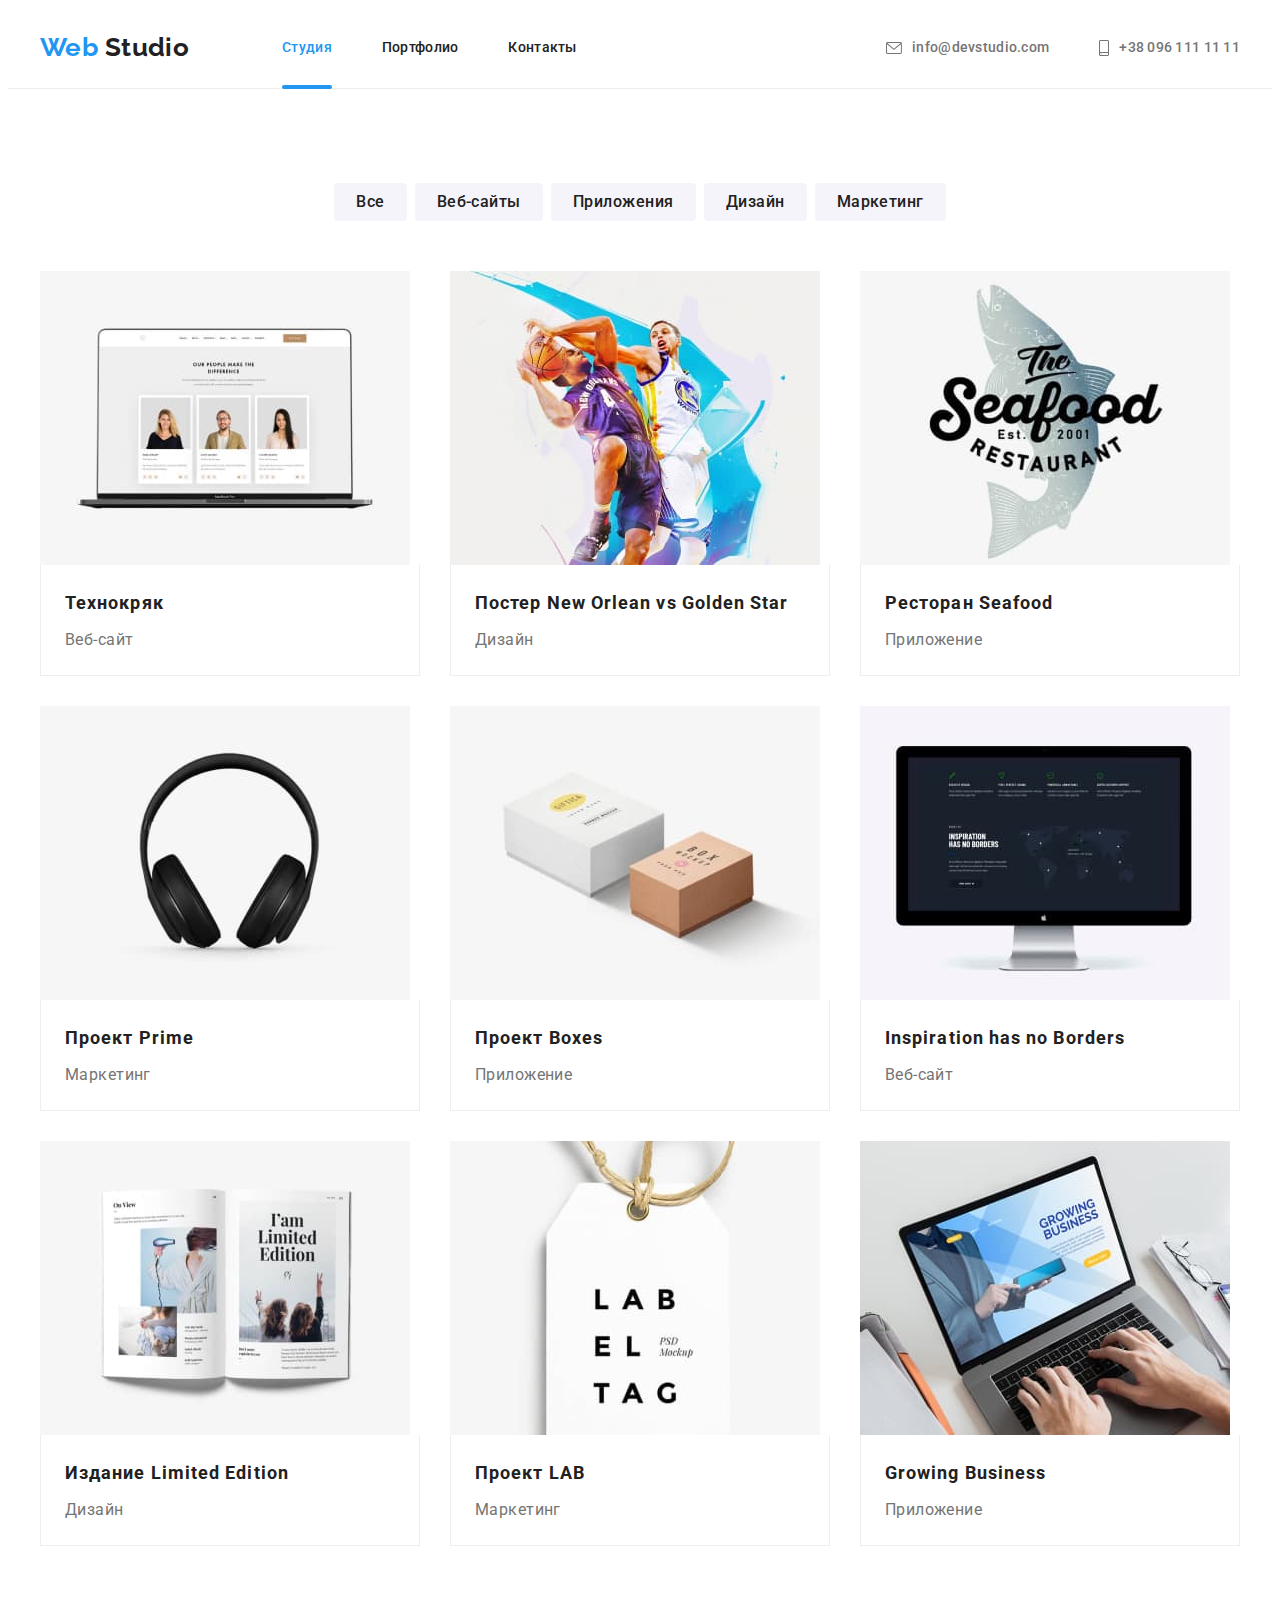
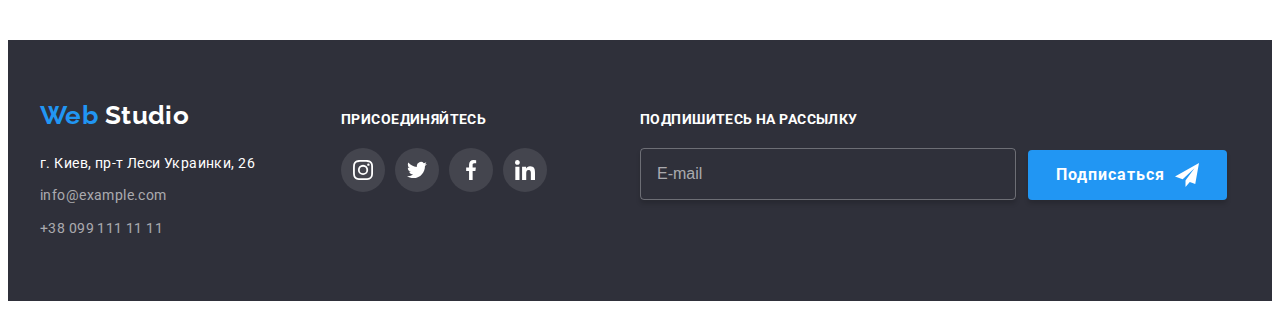
==== portfolio.html @ 3a8b97ee "add bem" ====
<!DOCTYPE html>
<html lang="ru">
  <head>
    <meta charset="UTF-8" />
    <meta http-equiv="X-UA-Compatible" content="IE=edge" />
    <meta name="viewport" content="width=device-width, initial-scale=1.0" />
    <title>Портфолио</title>
    <link
      href="https://fonts.googleapis.com/css2?family=Raleway:wght@700&family=Roboto:wght@400;500;700;900&display=swap"
      rel="stylesheet"
    />
    <link
      rel="stylesheet"
      href="https://cdnjs.cloudflare.com/ajax/libs/modern-normalize/1.1.0/modern-normalize.min.css"
      integrity="sha512-wpPYUAdjBVSE4KJnH1VR1HeZfpl1ub8YT/NKx4PuQ5NmX2tKuGu6U/JRp5y+Y8XG2tV+wKQpNHVUX03MfMFn9Q=="
      crossorigin="anonymous"
      referrerpolicy="no-referrer"
    />
    <link rel="stylesheet" href="./css/style.css" />
  </head>
  <body>
    <header class="page-header">
      <div class="container page-header__container">
        <a href="./index.html" class="logo page-header__logo">
          <span class="logo__first-part">Web</span>
          Studio
        </a>
        <nav>
          <ul class="site-nav list">
            <li class="site-nav__item">
              <a class="site-nav__link site-nav__link--current" href="./index.html">Студия</a>
            </li>
            <li class="site-nav__item">
              <a class="site-nav__link" href="./portfolio.html">Портфолио</a>
            </li>
            <li class="site-nav__item"><a class="site-nav__link" href="">Контакты</a></li>
          </ul>
        </nav>

        <ul class="contacts-nav list">
          <li class="contacts-nav__item">
            <a class="contacts-nav__link" href="mailto:info@devstudio.com">
              <svg class="contacts-nav__icon" width="16" height="12">
                <use href="./images/icons.svg#icon-envelope"></use>
              </svg>
              info@devstudio.com</a
            >
          </li>
          <li class="contacts-nav__item">
            <a class="contacts-nav__link" href="tel:+380961111111">
              <svg class="contacts-nav__icon" width="10" height="16">
                <use href="./images/icons.svg#icon-smartphone"></use>
              </svg>
              +38 096 111 11 11</a
            >
          </li>
        </ul>
      </div>
    </header>
    <main>
      <section class="section">
        <div class="container">
          <h1 class="section__title visually-hidden">Наше портфолио</h1>

          <ul class="filter-list list">
            <li class="filter-list__item">
              <button type="button" class="button filter-list__button">Все</button>
            </li>
            <li class="filter-list__item">
              <button type="button" class="button filter-list__button">Веб-сайты</button>
            </li>
            <li class="filter-list__item">
              <button type="button" class="button filter-list__button">Приложения</button>
            </li>
            <li class="filter-list__item">
              <button type="button" class="button filter-list__button">Дизайн</button>
            </li>
            <li class="filter-list__item">
              <button type="button" class="button filter-list__button">Маркетинг</button>
            </li>
          </ul>

          <ul class="work-list list">
            <li class="work-list__item">
              <a href="" class="work-list__link">
                <div class="work-list__thumb">
                  <img
                    src="./images/portfolio1.jpg"
                    alt="Экран монитора, на котором изображен пример сайта"
                    width="370"
                    height="294"
                  />
                  <div class="work-list__overlay">
                    <p class="work-list__text">
                      Ресурс предлагает комплексные предложения с разным уровнем функционала и
                      сервисов. Все это позволит посетителю получить исчерпывающие сведения о
                      компании или частном лице.
                    </p>
                  </div>
                </div>
                <div class="work-list__content">
                  <h2 class="work-list__title">Технокряк</h2>
                  <p class="work-list__subtitle">Веб-сайт</p>
                </div>
              </a>
            </li>

            <li class="work-list__item">
              <a href="" class="work-list__link">
                <div class="work-list__thumb">
                  <img
                    src="./images/portfolio2.jpg"
                    alt="Два баскетболиста играют с мячом"
                    width="370"
                    height="294"
                  />
                  <div class="work-list__overlay">
                    <p class="work-list__text">
                      Ресурс предлагает комплексные предложения с разным уровнем функционала и
                      сервисов. Все это позволит посетителю получить исчерпывающие сведения о
                      компании или частном лице.
                    </p>
                  </div>
                </div>
                <div class="work-list__content">
                  <h2 class="work-list__title">Постер New Orlean vs Golden Star</h2>
                  <p class="work-list__subtitle">Дизайн</p>
                </div>
              </a>
            </li>

            <li class="work-list__item">
              <a href="" class="work-list__link">
                <div class="work-list__thumb">
                  <img
                    src="./images/portfolio3.jpg"
                    alt="Логотип ресторана Seafood"
                    width="370"
                    height="294"
                  />
                  <div class="work-list__overlay">
                    <p class="work-list__text">
                      Ресурс предлагает комплексные предложения с разным уровнем функционала и
                      сервисов. Все это позволит посетителю получить исчерпывающие сведения о
                      компании или частном лице.
                    </p>
                  </div>
                </div>
                <div class="work-list__content">
                  <h2 class="work-list__title">Ресторан Seafood</h2>
                  <p class="work-list__subtitle">Приложение</p>
                </div>
              </a>
            </li>

            <li class="work-list__item">
              <a href="" class="work-list__link">
                <div class="work-list__thumb">
                  <img src="./images/portfolio4.jpg" alt="Наушники" width="370" height="294" />
                  <div class="work-list__overlay">
                    <p class="work-list__text">
                      Ресурс предлагает комплексные предложения с разным уровнем функционала и
                      сервисов. Все это позволит посетителю получить исчерпывающие сведения о
                      компании или частном лице.
                    </p>
                  </div>
                </div>

                <div class="work-list__content">
                  <h2 class="work-list__title">Проект Prime</h2>
                  <p class="work-list__subtitle">Маркетинг</p>
                </div>
              </a>
            </li>

            <li class="work-list__item">
              <a href="" class="work-list__link">
                <div class="work-list__thumb">
                  <img src="./images/portfolio5.jpg" alt="Две коробки" width="370" height="294" />
                  <div class="work-list__overlay">
                    <p class="work-list__text">
                      Ресурс предлагает комплексные предложения с разным уровнем функционала и
                      сервисов. Все это позволит посетителю получить исчерпывающие сведения о
                      компании или частном лице.
                    </p>
                  </div>
                </div>

                <div class="work-list__content">
                  <h2 class="work-list__title">Проект Boxes</h2>
                  <p class="work-list__subtitle">Приложение</p>
                </div>
              </a>
            </li>

            <li class="work-list__item">
              <a href="" class="work-list__link">
                <div class="work-list__thumb">
                  <img
                    src="./images/portfolio6.jpg"
                    alt="Экран монитора, на котором изображен сайт проекта"
                    width="370"
                    height="294"
                  />
                  <div class="work-list__overlay">
                    <p class="work-list__text">
                      Ресурс предлагает комплексные предложения с разным уровнем функционала и
                      сервисов. Все это позволит посетителю получить исчерпывающие сведения о
                      компании или частном лице.
                    </p>
                  </div>
                </div>

                <div class="work-list__content">
                  <h2 class="work-list__title">Inspiration has no Borders</h2>
                  <p class="work-list__subtitle">Веб-сайт</p>
                </div>
              </a>
            </li>

            <li class="work-list__item">
              <a href="" class="work-list__link">
                <div class="work-list__thumb">
                  <img
                    src="./images/porfolio7.jpg"
                    alt="Открытая книга, на страницах котрой картинки"
                    width="370"
                    height="294"
                  />
                  <div class="work-list__overlay">
                    <p class="work-list__text">
                      Ресурс предлагает комплексные предложения с разным уровнем функционала и
                      сервисов. Все это позволит посетителю получить исчерпывающие сведения о
                      компании или частном лице.
                    </p>
                  </div>
                </div>

                <div class="work-list__content">
                  <h2 class="work-list__title">Издание Limited Edition</h2>
                  <p class="work-list__subtitle">Дизайн</p>
                </div>
              </a>
            </li>

            <li class="work-list__item">
              <a href="" class="work-list__link">
                <div class="work-list__thumb">
                  <img
                    src="./images/porfolio8.jpg"
                    alt="Бирка с названием проекта"
                    width="370"
                    height="294"
                  />
                  <div class="work-list__overlay">
                    <p class="work-list__text">
                      Ресурс предлагает комплексные предложения с разным уровнем функционала и
                      сервисов. Все это позволит посетителю получить исчерпывающие сведения о
                      компании или частном лице.
                    </p>
                  </div>
                </div>

                <div class="work-list__content">
                  <h2 class="work-list__title">Проект LAB</h2>
                  <p class="work-list__subtitle">Маркетинг</p>
                </div>
              </a>
            </li>

            <li class="work-list__item">
              <a href="" class="work-list__link">
                <div class="work-list__thumb">
                  <img
                    src="./images/portfolio9.jpg"
                    alt="Человеческие руки, печатающие на клавиатуре ноутбука"
                    width="370"
                    height="294"
                  />
                  <div class="work-list__overlay">
                    <p class="work-list__text">
                      Ресурс предлагает комплексные предложения с разным уровнем функционала и
                      сервисов. Все это позволит посетителю получить исчерпывающие сведения о
                      компании или частном лице.
                    </p>
                  </div>
                </div>

                <div class="work-list__content">
                  <h2 class="work-list__title">Growing Business</h2>
                  <p class="work-list__subtitle">Приложение</p>
                </div>
              </a>
            </li>
          </ul>
        </div>
      </section>
    </main>
    <!-- Футтер -->
    <footer class="page-footer">
      <div class="page-footer__container container">
        <div class="container-address">
          <a href="./index.html" class="logo page-footer__logo">
            <span class="logo__first-part">Web</span>
            <span class="logo__second-part">Studio</span></a
          >
          <address>
            <ul class="address-list list">
              <li class="address-list__item">
                <a
                  class="address-list__link address-list__link--white"
                  href="https://goo.gl/maps/Mw3FFrCsqpgqJeCP6"
                  target="_blank"
                  rel="noopener noreferrer"
                >
                  г. Киев, пр-т Леси Украинки, 26
                </a>
              </li>
              <li class="address-list__item">
                <a class="address-list__link" href="mailto:info@example.com">info@example.com</a>
              </li>
              <li class="address-list__item">
                <a class="address-list__link" href="tel:+380991111111">+38 099 111 11 11 </a>
              </li>
            </ul>
          </address>
        </div>

        <div class="container-join-us">
          <p class="container-join-us__text">присоединяйтесь</p>
          <ul class="social-list list">
            <li class="social-list__item">
              <a href="" class="social-list__link social-list__link--white link">
                <svg class="social-list__icon" width="20" height="20">
                  <use href="./images/icons.svg#icon-instagram"></use>
                </svg>
              </a>
            </li>
            <li class="social-list__item">
              <a href="" class="social-list__link social-list__link--white link">
                <svg class="social-list__icon" width="20" height="20">
                  <use href="./images/icons.svg#icon-twitter"></use>
                </svg>
              </a>
            </li>
            <li class="social-list__item">
              <a href="" class="social-list__link social-list__link--white link">
                <svg class="social-list__icon" width="20" height="20">
                  <use href="./images/icons.svg#icon-facebook"></use>
                </svg>
              </a>
            </li>
            <li class="social-list__item">
              <a href="" class="social-list__link social-list__link--white link">
                <svg class="social-list__icon" width="20" height="20">
                  <use href="./images/icons.svg#icon-linkedin"></use>
                </svg>
              </a>
            </li>
          </ul>
        </div>

        <form class="form-subscribe">
          <div class="form-subscribe__field">
            <label for="mail" class="form-subscribe__label">Подпишитесь на рассылку</label>
            <input
              type="email"
              name="mailt"
              id="mail"
              class="form-subscribe__input"
              placeholder="E-mail"
            />
          </div>
          <button class="button form-subscribe__button" type="submit">
            Подписаться
            <svg class="form-subscribe__icon" width="24" height="24">
              <use href="./images/icons.svg#icon-send"></use>
            </svg>
          </button>
        </form>
      </div>
    </footer>
  </body>
</html>
---- css/style.css ----
:root {
  --primery-text-color: #757575;
  --title-text-color: #212121;
  --accent-color: #2196f3;
  --primery-white-color: #fff;
  --secondary-bg-color: #f5f4fa;
  --bg-hero-futter: #2f303a;
  --complementary-color: #fff;
  --hover-color: #188ce8;
  --typical-time-function: cubic-bezier(0.4, 0, 0.2, 1);
}

body {
  background-color: var(--primery-white-color);
  color: var(--primery-text-color);

  font-family: Roboto, sans-serif;
  font-size: 14px;
  letter-spacing: 0.03em;
}

/* --------------------------------УТИЛИТЫ------------------------------- */
h1,
h2,
h3,
h4,
h5,
h6,
p {
  margin: 0;
  padding: 0;
}
img {
  display: block;
  max-width: 100%;
  height: auto;
}

.list {
  list-style: none;
  padding: 0;
  margin: 0;
}

.container {
  width: 1200px;
  padding-left: 15px;
  padding-right: 15px;
  margin-left: auto;
  margin-right: auto;
}

.section {
  padding-top: 94px;
  padding-bottom: 94px;
}

.section__title {
  margin-bottom: 50px;
  color: var(--title-text-color);

  font-size: 36px;
  line-height: 1.26;
  text-align: center;
}

.visually-hidden {
  position: absolute;
  width: 1px;
  height: 1px;
  margin: -1px;
  border: 0;
  padding: 0;

  white-space: nowrap;
  clip-path: inset(100%);
  clip: rect(0 0 0 0);
  overflow: hidden;
}

.button {
  border-radius: 4px;

  font-family: inherit;
  font-size: 16px;
  color: var(--title-text-color);
  background-color: var(--secondary-bg-color);
  cursor: pointer;
  border: none;
}

/* --------------------------------ХЕДЕР------------------------------- */

.page-header {
  border-bottom: 1px solid #ececec;
}

.page-header__container {
  display: flex;
  align-items: center;
}

/* --------------------------------ЛОГОТИП------------------------------- */
.logo {
  display: block;
  font-family: Raleway, sans-serif;
  font-weight: 700;
  font-size: 26px;
  line-height: 1.2;
  text-decoration: none;
}

.page-header__logo {
  padding-top: 24px;
  padding-bottom: 25px;
  margin-right: 93px;
  color: var(--title-text-color);
}

.logo__first-part {
  color: var(--accent-color);
}

.logo__second-part {
  color: var(--primery-white-color);
}
.page-footer__logo {
  margin-bottom: 20px;
}

/* --------------------------------НАВИГАЦИЯ В ШАПКЕ ПРОФИЛЯ------------------------------- */
.site-nav {
  display: flex;
}

.site-nav__item:not(:last-child) {
  margin-right: 50px;
}

.site-nav__link {
  display: block;
  padding-top: 32px;
  padding-bottom: 32px;

  color: var(--title-text-color);

  font-weight: 500;
  font-size: 14px;
  line-height: 1.14;
  letter-spacing: 0.02em;
  text-decoration: none;

  transition: color 250ms var(--typical-time-function);
}

.site-nav__link:hover,
.site-nav__link:focus {
  color: var(--accent-color);
}

.site-nav__link--current {
  position: relative;
  color: var(--accent-color);
}

.site-nav__link--current::after {
  position: absolute;
  left: 0;
  bottom: -1px;
  content: '';
  display: block;
  width: 100%;
  height: 4px;
  border-radius: 2px;
  background-color: var(--accent-color);
}
/* --------------------------------КОНТАКТЫ В ШАПКЕ ПРОФИЛЯ------------------------------- */
.contacts-nav {
  display: flex;
  margin-left: auto;
  align-items: center;
}

.contacts-nav__item:not(:last-child) {
  margin-right: 50px;
}

.contacts-nav__link {
  display: flex;
  align-items: center;
  padding-top: 32px;
  padding-bottom: 32px;

  color: var(--primery-text-color);

  font-weight: 500;
  font-size: 14px;
  line-height: 1.14;
  letter-spacing: 0.02em;
  text-decoration: none;

  transition: color 250ms var(--typical-time-function);
}

.contacts-nav__link:hover,
.contacts-nav__link:focus {
  color: var(--accent-color);
}
.contacts-nav__icon {
  margin-right: 10px;
  fill: currentColor;
}

/* --------------------------------ГЕРОЙ------------------------------- */

.hero {
  max-width: 1600px;
  height: 600px;
  margin: 0 auto;
  padding-top: 200px;
  padding-bottom: 200px;

  background-image: linear-gradient(to right, rgba(47, 48, 58, 0.4), rgba(47, 48, 58, 0.4)),
    url('../images/hero.jpeg');

  background-position: center;
  background-size: cover;
  background-repeat: no-repeat;
  background-color: var(--bg-hero-futter);
  text-align: center;
}
.hero__title {
  margin-bottom: 30px;
  margin-left: auto;
  margin-right: auto;
  width: 696px;

  color: var(--primery-white-color);

  font-weight: 900;
  font-size: 44px;
  line-height: 1.36;
  letter-spacing: 0.06em;
  text-transform: uppercase;
}

.hero__button {
  padding: 10px 32px;

  color: var(--primery-white-color);
  background-color: var(--accent-color);
  box-shadow: 0px 4px 4px rgba(0, 0, 0, 0.15);

  font-weight: 700;
  line-height: 1.87;
  letter-spacing: 0.06em;

  transition: background-color 250ms var(--typical-time-function);
}

.hero__button:hover,
.hero__button:focus {
  background-color: var(--hover-color);
}

/* --------------------------------НАШИ ПРЕИМУЩЕСТВА------------------------------- */

.features-list {
  display: flex;
}

.features-list__item {
  margin-right: 30px;
  flex-basis: calc((100% - 90px) / 4);
}

.features-list__item:nth-child(4n) {
  margin-right: 0;
}

.features-list__title {
  margin-bottom: 10px;

  color: var(--title-text-color);

  font-size: 14px;
  line-height: 1.14;
  text-transform: uppercase;
}

.features-list__text {
  font-size: 14px;
  line-height: 1.71;
}

.features-list__thumb {
  display: flex;
  align-items: center;
  justify-content: center;
  height: 120px;
  margin-bottom: 30px;
  border-radius: 4px;
  background-color: var(--secondary-bg-color);
}

/* --------------------------------ЧЕМ МЫ ЗАНИМАЕМСЯ ------------------------------- */
.type-work-section {
  padding-top: 0;
}

.type-work-list {
  display: flex;
}

.type-work-list__item {
  position: relative;

  margin-right: 30px;
  flex-basis: calc((100% - 60px) / 3);
}

.type-work-list__item:nth-child(3n) {
  margin-right: 0;
}

.type-work-list__text {
  position: absolute;
  left: 0;
  bottom: 0;

  display: flex;
  justify-content: center;
  align-items: center;

  width: 100%;
  height: 70px;

  font-weight: 700;
  line-height: 1.14;
  text-align: center;
  text-transform: uppercase;

  color: var(--primery-white-color);
  background-color: rgba(47, 48, 58, 0.8);
}

/* --------------------------------НАША КОМАНДА------------------------------- */
.team-section {
  background-color: var(--secondary-bg-color);
}

.team-list {
  display: flex;
}

.team-list__item {
  margin-right: 30px;
  flex-basis: calc((100% - 90px) / 4);
  border-radius: 0px 0px 4px 4px;
  overflow: hidden;
  box-shadow: 0px 1px 3px rgba(0, 0, 0, 0.12), 0px 1px 1px rgba(0, 0, 0, 0.14),
    0px 2px 1px rgba(0, 0, 0, 0.2);
}

.team-list__item:nth-child(4n) {
  margin-right: 0;
}

.team-list__content {
  padding-top: 30px;
  padding-bottom: 30px;

  background-color: var(--primery-white-color);
  text-align: center;
}

.team-list__title {
  margin-bottom: 10px;

  color: var(--title-text-color);

  font-weight: 500;
  font-size: 16px;
  line-height: 1.18;
}

.team-list__text {
  margin-bottom: 16px;
  font-size: 16px;
  line-height: 1.18;
}

.social-list {
  display: flex;
  justify-content: center;
}

.social-list__item:not(:last-child) {
  margin-right: 10px;
}

.social-list__link {
  display: flex;
  justify-content: center;
  align-items: center;
  width: 44px;
  height: 44px;
  border-radius: 50%;
  color: #afb1b8;

  transition: color 250ms var(--typical-time-function),
    background-color 250ms var(--typical-time-function);
}

.social-list__link:hover,
.social-list__link:focus {
  color: var(--primery-white-color);
  background-color: var(--accent-color);
}

.social-list__icon {
  fill: currentColor;
}
/* --------------------------------Постоянные клиенты------------------------------- */
.clients-list {
  display: flex;
  justify-content: center;
}

.clients-list__item:not(:last-child) {
  margin-right: 30px;
}
.clients-list__link {
  display: flex;
  justify-content: center;
  align-items: center;

  width: 170px;
  height: 92px;

  border: 1px solid #afb1b8;
  border-radius: 4px;
  color: #afb1b8;

  transition: color 250ms var(--typical-time-function),
    border-color 250ms var(--typical-time-function);
}

.clients-list__link:hover,
.clients-list__link:focus {
  color: var(--accent-color);
  border-color: var(--accent-color);
}

.clients-list__icon {
  fill: currentColor;
}

/* --------------------------------ФУТЕР------------------------------- */
.page-footer {
  padding-top: 60px;
  padding-bottom: 60px;

  background-color: var(--bg-hero-futter);
}

.page-footer__container {
  display: flex;
  align-items: baseline;
}

.container-address {
  margin-right: 70px;
  min-width: 231px;
}

.address-list__item:not(:last-child) {
  margin-bottom: 9px;
}

.address-list__link {
  color: rgba(255, 255, 255, 0.6);

  font-style: normal;
  font-size: 14px;
  line-height: 1.71;
  text-decoration: none;

  transition: color 250ms var(--typical-time-function);
}

.address-list__link:hover,
.address-list__link:focus {
  color: var(--accent-color);
}

.address-list__link--white {
  color: var(--primery-white-color);
}

.container-join-us {
  margin-right: 93px;
}

.container-join-us__text {
  margin-bottom: 20px;

  font-weight: 700;
  line-height: 1.14;
  text-transform: uppercase;

  color: var(--primery-white-color);
}

.social-list__link--white {
  color: var(--primery-white-color);
  background-color: rgba(255, 255, 255, 0.1);
}

/* ----------Форма в футтере -------*/
.form-subscribe {
  display: flex;
  align-items: flex-end;
}

.form-subscribe__label {
  display: block;
  margin-bottom: 20px;

  font-weight: 700;
  line-height: 1.14;
  text-transform: uppercase;
  color: var(--primery-white-color);
}

.form-subscribe__input {
  display: inline-block;
  padding: 15px 0 15px 16px;
  margin-right: 12px;

  width: 358px;

  font-size: 16px;
  line-height: 1.25;
  color: rgba(255, 255, 255, 0.6);

  background-color: transparent;
  border: 1px solid rgba(255, 255, 255, 0.3);
  box-shadow: 0px 4px 4px rgba(0, 0, 0, 0.15);
  border-radius: 4px;

  transition: border-color 250ms var(--typical-time-function);
}

.form-subscribe__input:focus-within {
  border-color: var(--accent-color);
  outline: transparent;
}

.form-subscribe__input::placeholder {
  font-size: 16px;
  line-height: 1.25;
  color: rgba(255, 255, 255, 0.6);
}

.form-subscribe__button {
  display: flex;
  align-items: center;
  padding: 10px 28px;

  font-weight: 700;
  line-height: 1.88;
  letter-spacing: 0.06em;
  color: var(--primery-white-color);
  background-color: var(--accent-color);
  box-shadow: 0px 4px 4px rgba(0, 0, 0, 0.15);

  transition: background-color 250ms var(--typical-time-function);
}

.form-subscribe__icon {
  margin-left: 10px;
}

.form-subscribe__button:hover,
.form-subscribe__button:focus {
  background-color: var(--hover-color);
}

/* --------------------------------СТИЛИ ДЛЯ PORTFOLIO.HTML------------------------------- */
.filter-list__button {
  padding: 6px 22px;

  color: var(--title-text-color);
  background-color: var(--secondary-bg-color);
  font-weight: 500;

  line-height: 1.62;
  letter-spacing: 0.03em;

  transition: color 250ms var(--typical-time-function),
    background-color 250ms var(--typical-time-function),
    box-shadow 250ms var(--typical-time-function);
}

.filter-list__button:hover,
.filter-list__button:focus {
  color: var(--primery-white-color);
  background-color: var(--accent-color);
  box-shadow: 0px 3px 1px rgba(0, 0, 0, 0.1), 0px 1px 2px rgba(0, 0, 0, 0.08),
    0px 2px 2px rgba(0, 0, 0, 0.12);
}

/* --------------------------------ФИЛЬТР------------------------------- */

.filter-list {
  display: flex;
  justify-content: center;
  margin-bottom: 50px;
}

.filter-list__item {
  margin-right: 8px;
}

.filter-list__item:last-child {
  margin-right: 0;
}

/* --------------------------------СЕКЦИЯ ПРИМЕРЫ РАБОТ------------------------------- */
.work-list {
  display: flex;
  flex-wrap: wrap;
  margin-bottom: -30px;
  margin-right: -30px;
}

.work-list__item {
  margin-right: 30px;
  margin-bottom: 30px;
  flex-basis: calc(100% / 3 - 30px);
}

.work-list__link {
  display: block;
  text-decoration: none;

  transition: box-shadow 250ms var(--typical-time-function);
}

.work-list__link:hover,
.work-list__link:focus {
  box-shadow: 0px 1px 1px rgba(0, 0, 0, 0.12), 0px 4px 4px rgba(0, 0, 0, 0.06),
    1px 4px 6px rgba(0, 0, 0, 0.16);
}

.work-list__thumb {
  position: relative;
  display: flex;
  overflow: hidden;
}

.work-list__overlay {
  position: absolute;
  top: 0;
  left: 0;
  display: flex;
  justify-content: center;
  align-items: center;

  width: 100%;
  height: 100%;
  background-color: rgba(33, 150, 243, 0.9);

  transform: translateY(100%);
  transition: transform 250ms var(--typical-time-function);
}

.work-list__link:hover .work-list__overlay,
.work-list__link:focus .work-list__overlay {
  transform: translateY(0);
}

.work-list__text {
  max-width: 322px;
  max-height: 168px;

  font-size: 18px;
  line-height: 1.56;
  letter-spacing: 0.03em;

  color: var(--primery-white-color);
}

.work-list__content {
  padding: 20px 24px;
  border: 1px solid #eeeeee;
  border-top: none;
}

.work-list__title {
  margin-bottom: 4px;

  color: var(--title-text-color);

  font-size: 18px;
  line-height: 2;
  letter-spacing: 0.06em;
}

.work-list__subtitle {
  color: var(--primery-text-color);

  font-size: 16px;
  line-height: 1.88;
}

/* --------------------------------МОДАЛЬНОЕ ОКНО---------------------------------- */

.backdrop {
  position: fixed;
  top: 0;
  left: 0;

  width: 100%;
  height: 100%;

  background-color: rgba(0, 0, 0, 0.2);

  opacity: 1;
  transition: opacity 250ms var(--typical-time-function);
}

.backdrop--is-hidden {
  opacity: 0;
  pointer-events: none;
}

.backdrop--is-hidden .modal {
  transform: translate(-50%, -50%) scale(0.9);
}

.modal {
  position: absolute;
  top: 50%;
  left: 50%;

  padding: 40px;

  width: 528px;
  height: 581px;

  background-color: var(--primery-white-color);
  box-shadow: 0px 1px 3px rgba(0, 0, 0, 0.12), 0px 1px 1px rgba(0, 0, 0, 0.14),
    0px 2px 1px rgba(0, 0, 0, 0.2);
  border-radius: 4px;

  transform: translate(-50%, -50%) scale(1);
  transition: transform 250ms var(--typical-time-function);
}

.button-close {
  position: absolute;
  top: 8px;
  right: 8px;

  display: flex;
  justify-content: center;
  align-items: center;
  width: 30px;
  height: 30px;
  border-radius: 50%;
  background: #ffffff;
  border: 1px solid rgba(0, 0, 0, 0.1);
  cursor: pointer;
  color: #000;

  transition: color 250ms var(--typical-time-function);
}

.button-close__icon {
  fill: currentColor;
}

.button-close:hover,
.button-close:focus {
  color: var(--accent-color);
}

.modal__title {
  margin-bottom: 12px;

  font-size: 20px;
  font-weight: 700;
  line-height: 1.15;
  text-align: center;

  color: var(--title-text-color);
}

.form-modal__field {
  position: relative;
  display: flex;
  flex-direction: column;
  text-align: start;
  margin-bottom: 10px;

  transition: border-color 250ms var(--typical-time-function);
}

.form-modal__field:hover .form-modal__input {
  border-color: var(--accent-color);
}

.form-modal__label {
  margin-bottom: 4px;

  font-size: 12px;
  line-height: 1.16;
  letter-spacing: 0.01em;
}

.form-modal__input {
  padding: 11px 0 11px 42px;
  border: 1px solid rgba(33, 33, 33, 0.2);
  border-radius: 4px;

  transition: border-color 250ms var(--typical-time-function);
}

.form-modal__icon {
  position: absolute;
  top: 50%;
  left: 12px;
  fill: var(--title-text-color);

  transition: fill 250ms var(--typical-time-function);
}

.form-modal__input:focus-within + .form-modal__icon,
.form-modal__field:hover .form-modal__icon {
  fill: var(--accent-color);
}

.form-modal__input:focus-within {
  outline: transparent;
  border-color: var(--accent-color);
}

.form-modal__comment {
  padding: 12px 16px;
  height: 120px;
  resize: none;
  border: 1px solid rgba(33, 33, 33, 0.2);
  border-radius: 4px;
  transition: border-color 250ms var(--typical-time-function);
}

.form-modal__comment::placeholder {
  font-family: inherit;
  font-size: 12px;
  line-height: 1.16;
  letter-spacing: 0.01em;
  color: rgba(117, 117, 117, 0.5);
}

.form-modal__field:hover .form-modal__comment {
  border-color: var(--accent-color);
}

.form-modal__comment:focus-within {
  outline: transparent;
  border-color: var(--accent-color);
}

.form-modal__field--last {
  display: flex;
  flex-direction: row;
  align-items: center;
  justify-content: center;
  margin-top: 20px;
  margin-bottom: 30px;
}

.form-modal__checkbox {
  position: absolute;
  width: 1px;
  height: 1px;
  margin: -1px;
  border: 0;
  padding: 0;

  white-space: nowrap;
  clip-path: inset(100%);
  clip: rect(0 0 0 0);
  overflow: hidden;
}

.form-modal__checkbox-icon {
  display: flex;
  align-items: center;
  justify-content: center;
  width: 16px;
  height: 15px;
  background-color: transparent;
  margin-right: 7px;
  border: 2px solid #000000;
  box-shadow: 0px 4px 4px rgba(0, 0, 0, 0.25);
  border-radius: 2px;
  transition: background-color 250ms var(--typical-time-function),
    border-color 250ms var(--typical-time-function);
}

.form-modal__checkbox-icon:hover {
  border-color: var(--accent-color);
}

.form-modal__checkbox:checked + .form-modal__checkbox-icon {
  background-color: var(--accent-color);
  border-color: var(--accent-color);
  box-shadow: none;
}

.form-modal__label--last {
  margin-bottom: 0;
  font-size: 14px;
  letter-spacing: 0.03em;
  line-height: 1.71;
}

.form-modal__link {
  color: var(--accent-color);
  transition: color 250ms var(--typical-time-function);
}

.form-modal__link:hover {
  color: var(--hover-color);
}

.form-modal__button {
  display: flex;
  align-items: center;
  justify-content: center;
  margin: 0 auto;
  padding: 10px 55px;

  color: var(--primery-white-color);
  background-color: var(--accent-color);
  box-shadow: 0px 4px 4px rgba(0, 0, 0, 0.15);

  font-weight: 700;
  line-height: 1.88;
  letter-spacing: 0.06em;

  transition: background-color 250ms var(--typical-time-function);
}

.form-modal__button:hover,
.form-modal__button:focus {
  background-color: var(--hover-color);
}
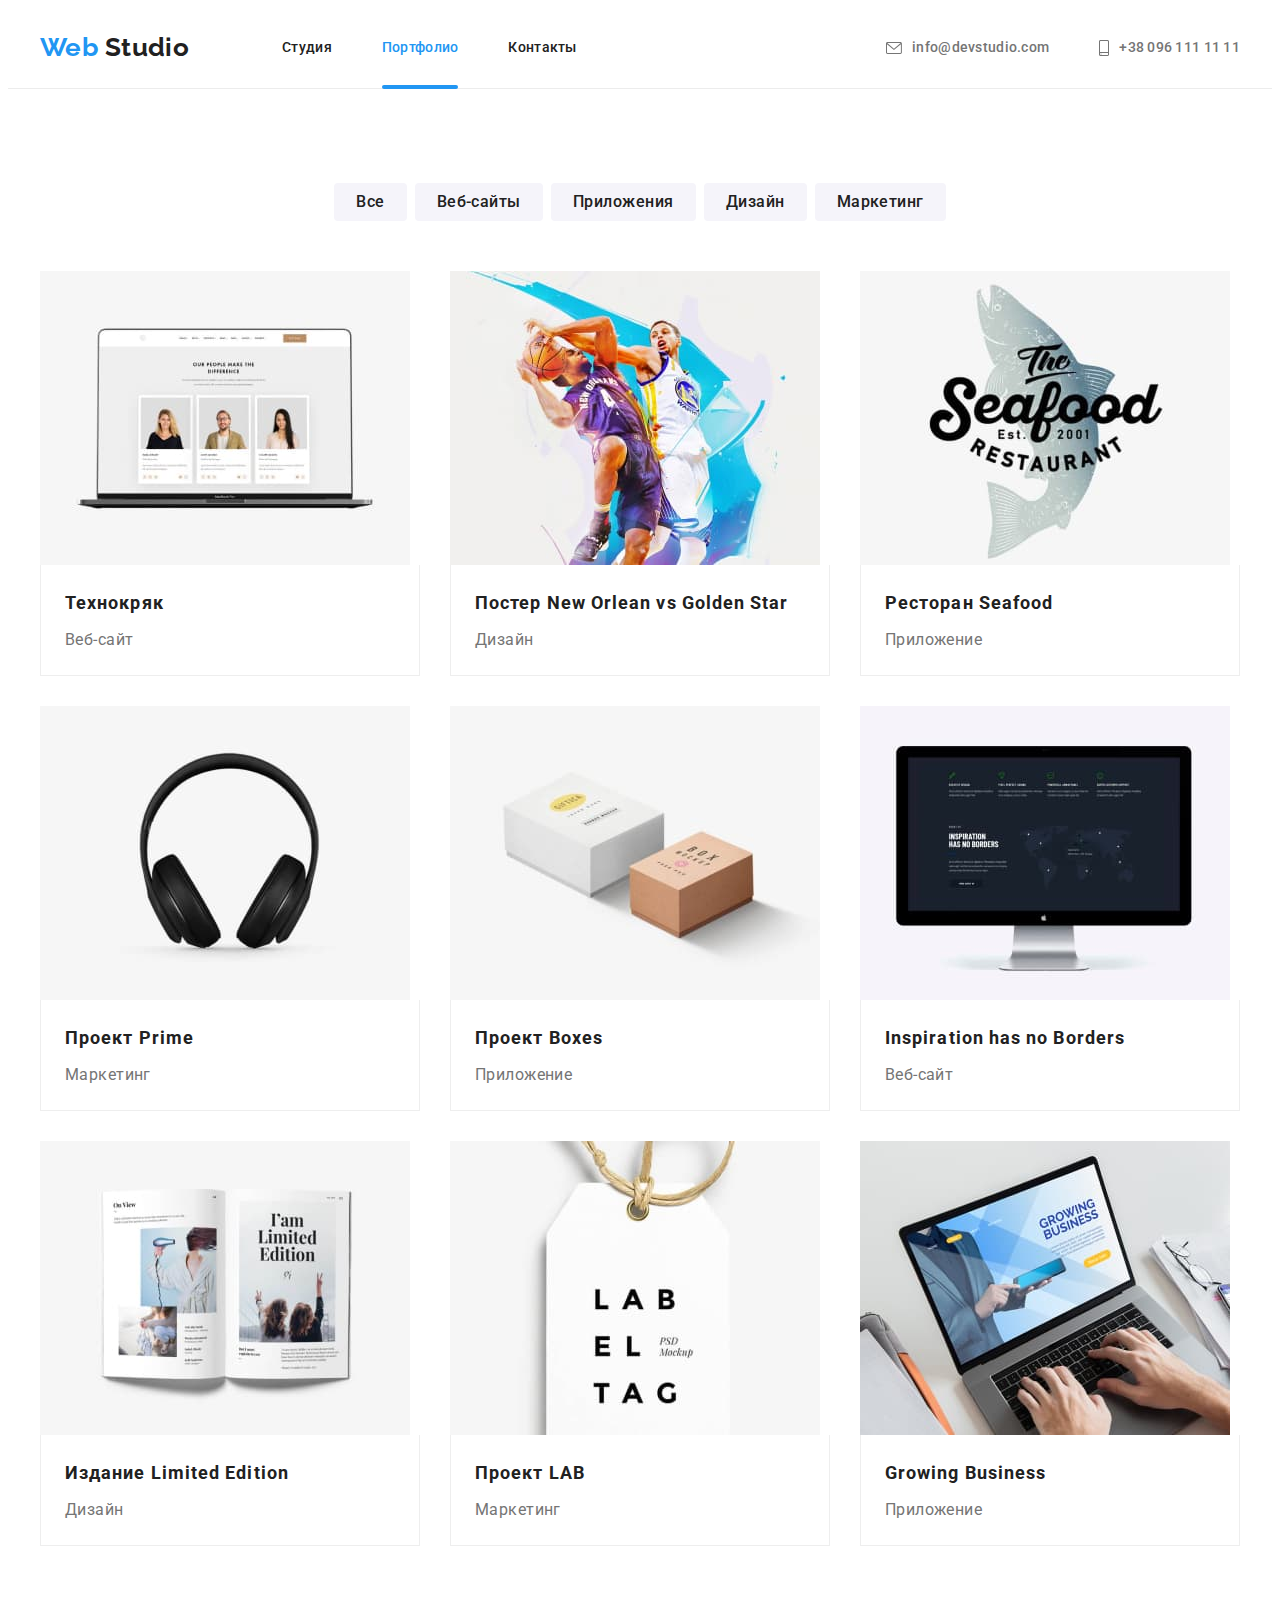
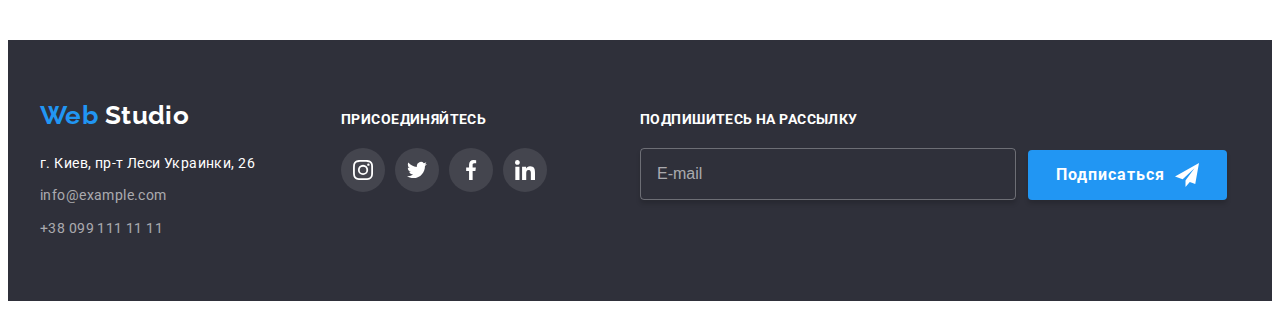
==== commit 1fab741c: "add scss" ====
--- a/portfolio.html
+++ b/portfolio.html
@@ -16,7 +16,7 @@
       crossorigin="anonymous"
       referrerpolicy="no-referrer"
     />
-    <link rel="stylesheet" href="./css/style.css" />
+    <link rel="stylesheet" href="./css/portfolio.min.css" />
   </head>
   <body>
     <header class="page-header">
@@ -28,10 +28,12 @@
         <nav>
           <ul class="site-nav list">
             <li class="site-nav__item">
-              <a class="site-nav__link site-nav__link--current" href="./index.html">Студия</a>
+              <a class="site-nav__link" href="./index.html">Студия</a>
             </li>
             <li class="site-nav__item">
-              <a class="site-nav__link" href="./portfolio.html">Портфолио</a>
+              <a class="site-nav__link site-nav__link--current" href="./portfolio.html"
+                >Портфолио</a
+              >
             </li>
             <li class="site-nav__item"><a class="site-nav__link" href="">Контакты</a></li>
           </ul>
--- a/css/portfolio.min.css
+++ b/css/portfolio.min.css
@@ -0,0 +1,2 @@
+body{background-color:#fff;color:#757575;font-family:Roboto, sans-serif;font-size:14px;letter-spacing:0.03em}h1,h2,h3,h4,h5,h6,p{margin:0;padding:0}img{display:block;max-width:100%;height:auto}.list{list-style:none;padding:0;margin:0}.container{width:1200px;padding-left:15px;padding-right:15px;margin-left:auto;margin-right:auto}.section{padding-top:94px;padding-bottom:94px}.section__title{margin-bottom:50px;color:#212121;font-size:36px;line-height:1.26;text-align:center}.visually-hidden{position:absolute;width:1px;height:1px;margin:-1px;border:0;padding:0;white-space:nowrap;-webkit-clip-path:inset(100%);clip-path:inset(100%);clip:rect(0 0 0 0);overflow:hidden}.button{border-radius:4px;font-family:inherit;font-size:16px;color:#212121;background-color:#f5f4fa;cursor:pointer;border:none}.page-header{border-bottom:1px solid #ececec}.page-header__container{display:-webkit-box;display:-ms-flexbox;display:flex;-webkit-box-align:center;-ms-flex-align:center;align-items:center}.logo{display:block;font-family:Raleway, sans-serif;font-weight:700;font-size:26px;line-height:1.2;text-decoration:none}.page-header__logo{padding-top:24px;padding-bottom:25px;margin-right:93px;color:#212121}.logo__first-part{color:#2196f3}.logo__second-part{color:#fff}.page-footer__logo{margin-bottom:20px}.site-nav{display:-webkit-box;display:-ms-flexbox;display:flex}.site-nav__item:not(:last-child){margin-right:50px}.site-nav__link{display:block;padding-top:32px;padding-bottom:32px;color:#212121;font-weight:500;font-size:14px;line-height:1.14;letter-spacing:0.02em;text-decoration:none;-webkit-transition:color 250ms cubic-bezier(0.4, 0, 0.2, 1);transition:color 250ms cubic-bezier(0.4, 0, 0.2, 1)}.site-nav__link:hover,.site-nav__link:focus{color:#2196f3}.site-nav__link--current{position:relative;color:#2196f3}.site-nav__link--current::after{position:absolute;left:0;bottom:-1px;content:'';display:block;width:100%;height:4px;border-radius:2px;background-color:#2196f3}.contacts-nav{display:-webkit-box;display:-ms-flexbox;display:flex;margin-left:auto;-webkit-box-align:center;-ms-flex-align:center;align-items:center}.contacts-nav__item:not(:last-child){margin-right:50px}.contacts-nav__link{display:-webkit-box;display:-ms-flexbox;display:flex;-webkit-box-align:center;-ms-flex-align:center;align-items:center;padding-top:32px;padding-bottom:32px;color:#757575;font-weight:500;font-size:14px;line-height:1.14;letter-spacing:0.02em;text-decoration:none;-webkit-transition:color 250ms cubic-bezier(0.4, 0, 0.2, 1);transition:color 250ms cubic-bezier(0.4, 0, 0.2, 1)}.contacts-nav__link:hover,.contacts-nav__link:focus{color:#2196f3}.contacts-nav__icon{margin-right:10px;fill:currentColor}.filter-list{display:-webkit-box;display:-ms-flexbox;display:flex;-webkit-box-pack:center;-ms-flex-pack:center;justify-content:center;margin-bottom:50px}.filter-list__item{margin-right:8px}.filter-list__item:last-child{margin-right:0}.filter-list__button{padding:6px 22px;color:#212121;background-color:#f5f4fa;font-weight:500;line-height:1.62;letter-spacing:0.03em;-webkit-transition:color 250ms cubic-bezier(0.4, 0, 0.2, 1),background-color 250ms cubic-bezier(0.4, 0, 0.2, 1),-webkit-box-shadow 250ms cubic-bezier(0.4, 0, 0.2, 1);transition:color 250ms cubic-bezier(0.4, 0, 0.2, 1),background-color 250ms cubic-bezier(0.4, 0, 0.2, 1),-webkit-box-shadow 250ms cubic-bezier(0.4, 0, 0.2, 1);transition:color 250ms cubic-bezier(0.4, 0, 0.2, 1),background-color 250ms cubic-bezier(0.4, 0, 0.2, 1),box-shadow 250ms cubic-bezier(0.4, 0, 0.2, 1);transition:color 250ms cubic-bezier(0.4, 0, 0.2, 1),background-color 250ms cubic-bezier(0.4, 0, 0.2, 1),box-shadow 250ms cubic-bezier(0.4, 0, 0.2, 1),-webkit-box-shadow 250ms cubic-bezier(0.4, 0, 0.2, 1)}.filter-list__button:hover,.filter-list__button:focus{color:#fff;background-color:#2196f3;-webkit-box-shadow:0px 3px 1px rgba(0,0,0,0.1),0px 1px 2px rgba(0,0,0,0.08),0px 2px 2px rgba(0,0,0,0.12);box-shadow:0px 3px 1px rgba(0,0,0,0.1),0px 1px 2px rgba(0,0,0,0.08),0px 2px 2px rgba(0,0,0,0.12)}.work-list{display:-webkit-box;display:-ms-flexbox;display:flex;-ms-flex-wrap:wrap;flex-wrap:wrap;margin-bottom:-30px;margin-right:-30px}.work-list__item{margin-right:30px;margin-bottom:30px;-ms-flex-preferred-size:calc(100% / 3 - 30px);flex-basis:calc(100% / 3 - 30px)}.work-list__link{display:block;text-decoration:none;-webkit-transition:-webkit-box-shadow 250ms cubic-bezier(0.4, 0, 0.2, 1);transition:-webkit-box-shadow 250ms cubic-bezier(0.4, 0, 0.2, 1);transition:box-shadow 250ms cubic-bezier(0.4, 0, 0.2, 1);transition:box-shadow 250ms cubic-bezier(0.4, 0, 0.2, 1), -webkit-box-shadow 250ms cubic-bezier(0.4, 0, 0.2, 1)}.work-list__link:hover,.work-list__link:focus{-webkit-box-shadow:0px 1px 1px rgba(0,0,0,0.12),0px 4px 4px rgba(0,0,0,0.06),1px 4px 6px rgba(0,0,0,0.16);box-shadow:0px 1px 1px rgba(0,0,0,0.12),0px 4px 4px rgba(0,0,0,0.06),1px 4px 6px rgba(0,0,0,0.16)}.work-list__thumb{position:relative;display:-webkit-box;display:-ms-flexbox;display:flex;overflow:hidden}.work-list__overlay{position:absolute;top:0;left:0;display:-webkit-box;display:-ms-flexbox;display:flex;-webkit-box-align:center;-ms-flex-align:center;align-items:center;-webkit-box-pack:center;-ms-flex-pack:center;justify-content:center;width:100%;height:100%;background-color:rgba(33,150,243,0.9);-webkit-transform:translateY(100%);transform:translateY(100%);-webkit-transition:-webkit-transform 250ms cubic-bezier(0.4, 0, 0.2, 1);transition:-webkit-transform 250ms cubic-bezier(0.4, 0, 0.2, 1);transition:transform 250ms cubic-bezier(0.4, 0, 0.2, 1);transition:transform 250ms cubic-bezier(0.4, 0, 0.2, 1), -webkit-transform 250ms cubic-bezier(0.4, 0, 0.2, 1)}.work-list__link:hover .work-list__overlay,.work-list__link:focus .work-list__overlay{-webkit-transform:translateY(0);transform:translateY(0)}.work-list__text{max-width:322px;max-height:168px;font-size:18px;line-height:1.56;letter-spacing:0.03em;color:#fff}.work-list__content{padding:20px 24px;border:1px solid #eeeeee;border-top:none}.work-list__title{margin-bottom:4px;color:#212121;font-size:18px;line-height:2;letter-spacing:0.06em}.work-list__subtitle{color:#757575;font-size:16px;line-height:1.88}.page-footer{padding-top:60px;padding-bottom:60px;background-color:#2f303a}.page-footer__container{display:-webkit-box;display:-ms-flexbox;display:flex;-webkit-box-align:baseline;-ms-flex-align:baseline;align-items:baseline}.container-address{margin-right:70px;min-width:231px}.address-list__item:not(:last-child){margin-bottom:9px}.address-list__link{color:rgba(255,255,255,0.6);font-style:normal;font-size:14px;line-height:1.71;text-decoration:none;-webkit-transition:color 250ms cubic-bezier(0.4, 0, 0.2, 1);transition:color 250ms cubic-bezier(0.4, 0, 0.2, 1)}.address-list__link:hover,.address-list__link:focus{color:#2196f3}.address-list__link--white{color:#fff}.social-list{display:-webkit-box;display:-ms-flexbox;display:flex;-webkit-box-pack:center;-ms-flex-pack:center;justify-content:center}.social-list__item:not(:last-child){margin-right:10px}.social-list__link{display:-webkit-box;display:-ms-flexbox;display:flex;-webkit-box-align:center;-ms-flex-align:center;align-items:center;-webkit-box-pack:center;-ms-flex-pack:center;justify-content:center;width:44px;height:44px;border-radius:50%;color:#afb1b8;-webkit-transition:color 250ms cubic-bezier(0.4, 0, 0.2, 1),background-color 250ms cubic-bezier(0.4, 0, 0.2, 1);transition:color 250ms cubic-bezier(0.4, 0, 0.2, 1),background-color 250ms cubic-bezier(0.4, 0, 0.2, 1)}.social-list__link:hover,.social-list__link:focus{color:#fff;background-color:#2196f3}.social-list__link--white{color:#fff;background-color:rgba(255,255,255,0.1)}.social-list__icon{fill:currentColor}.container-join-us{margin-right:93px}.container-join-us__text{margin-bottom:20px;font-weight:700;line-height:1.14;text-transform:uppercase;color:#fff}.form-subscribe{display:-webkit-box;display:-ms-flexbox;display:flex;-webkit-box-align:end;-ms-flex-align:end;align-items:flex-end}.form-subscribe__label{display:block;margin-bottom:20px;font-weight:700;line-height:1.14;text-transform:uppercase;color:#fff}.form-subscribe__input{display:inline-block;padding:15px 0 15px 16px;margin-right:12px;width:358px;font-size:16px;line-height:1.25;color:rgba(255,255,255,0.6);background-color:transparent;border:1px solid rgba(255,255,255,0.3);-webkit-box-shadow:0px 4px 4px rgba(0,0,0,0.15);box-shadow:0px 4px 4px rgba(0,0,0,0.15);border-radius:4px;-webkit-transition:border-color 250ms cubic-bezier(0.4, 0, 0.2, 1);transition:border-color 250ms cubic-bezier(0.4, 0, 0.2, 1)}.form-subscribe__input:focus-within{border-color:#2196f3;outline:transparent}.form-subscribe__input::-webkit-input-placeholder{font-size:16px;line-height:1.25;color:rgba(255,255,255,0.6)}.form-subscribe__input:-ms-input-placeholder{font-size:16px;line-height:1.25;color:rgba(255,255,255,0.6)}.form-subscribe__input::-ms-input-placeholder{font-size:16px;line-height:1.25;color:rgba(255,255,255,0.6)}.form-subscribe__input::placeholder{font-size:16px;line-height:1.25;color:rgba(255,255,255,0.6)}.form-subscribe__button{display:-webkit-box;display:-ms-flexbox;display:flex;-webkit-box-align:center;-ms-flex-align:center;align-items:center;padding:10px 28px;font-weight:700;line-height:1.88;letter-spacing:0.06em;color:#fff;background-color:#2196f3;-webkit-box-shadow:0px 4px 4px rgba(0,0,0,0.15);box-shadow:0px 4px 4px rgba(0,0,0,0.15);-webkit-transition:background-color 250ms cubic-bezier(0.4, 0, 0.2, 1);transition:background-color 250ms cubic-bezier(0.4, 0, 0.2, 1)}.form-subscribe__button:hover,.form-subscribe__button:focus{background-color:#188ce8}.form-subscribe__icon{margin-left:10px}
+/*# sourceMappingURL=portfolio.min.css.map */